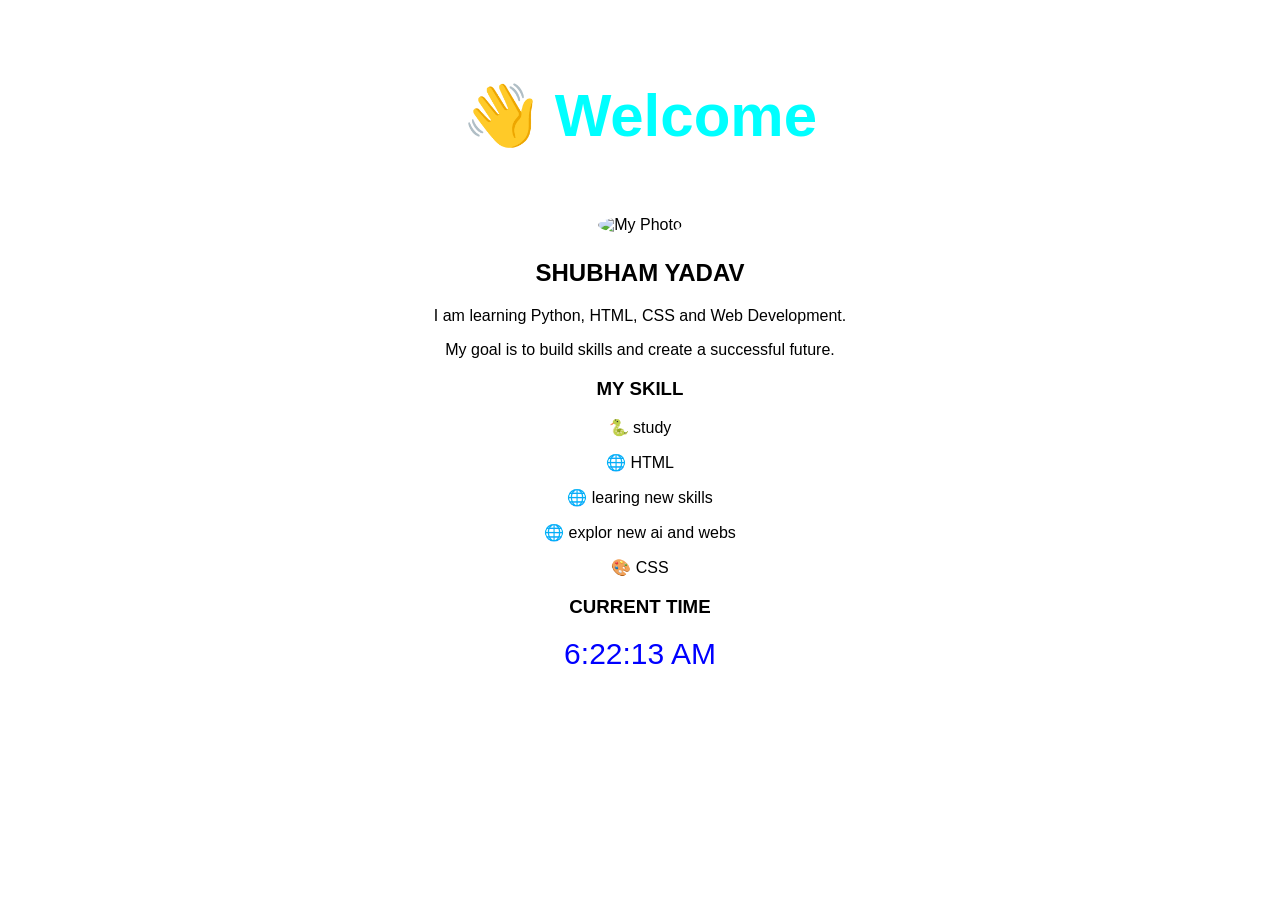
==== index.html @ e44d0bda "Update index.html" ====
<!DOCTYPE html>
<html>
<head>
<title>Shubham's Website</title>

<style>

body{
    margin:0;
    background:linear-pink(135deg,#0f2027,#203a43,#2c5364);
    color:light pink;
    text-align:center;
    font-family:Arial,sans-serif;
}

.container{
    margin-top:80px;
}

h1{
    font-size:60px;
    color:#00ffff;
    animation:zoom 2s infinite;
}

@keyframes zoom{
    50%{
        transform:scale(1.1);
    }
}

img{
    width:220px;
    height:220px;
    border-radius:50%;
    border:5px solid white;
}

.card{
    width:80%;
    max-width:700px;
    margin:auto;
    padding:20px;
    background:rgba(255,255,255,0.1);
    border-radius:20px;
}

button{
    padding:12px 25px;
    font-size:18px;
    border:none;
    border-radius:10px;
    cursor:pointer;
}

#clock{
    font-size:30px;
    color:blue;
}

</style>

</head>

<body>

<div class="container">

<h1>👋 Welcome</h1>

<div class="card">

<img src="myphoto.jpg" alt="My Photo">

<h2>SHUBHAM YADAV</h2>

<p>
I am learning Python, HTML, CSS and Web Development.
</p>

<p>
My goal is to build skills and create a successful future.
</p>

<h3>MY SKILL</h3>

<p>🐍 study </p>
<p>🌐 HTML</p>
    <p>🌐 learing new skills</p>
    <p>🌐 explor new ai and webs</p>
<p>🎨 CSS</p>

<h3>CURRENT TIME</h3>

<div id="clock"></div>

<br>


</div>

</div>

<script>

setInterval(function(){
document.getElementById("clock").innerHTML=
new Date().toLocaleTimeString();
},1000);

</script>

</body>
</html>
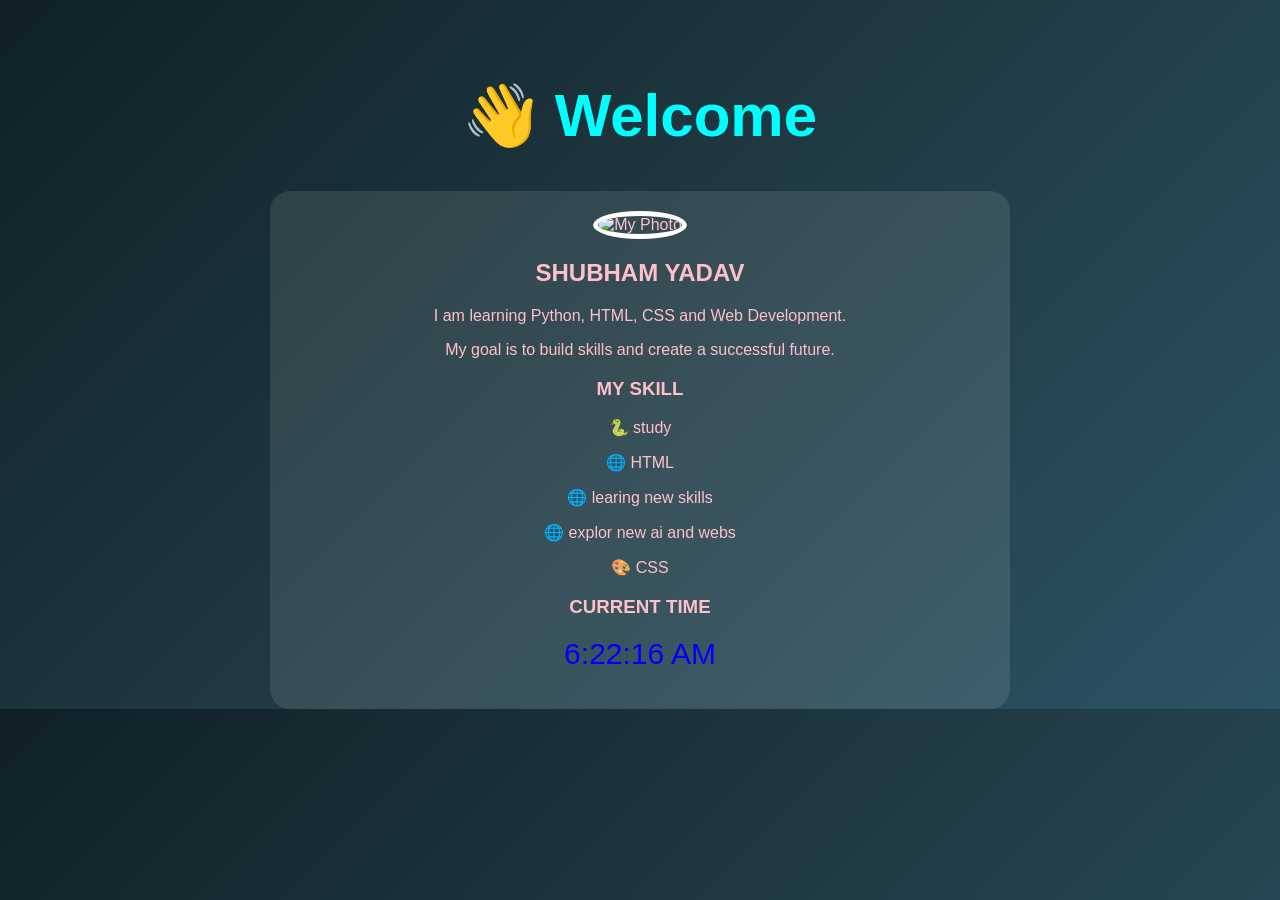
==== commit bca8ff77: "Update index.html" ====
--- a/index.html
+++ b/index.html
@@ -7,8 +7,8 @@
 
 body{
     margin:0;
-    background:linear-pink(135deg,#0f2027,#203a43,#2c5364);
-    color:light pink;
+    background:linear-gradient(135deg,#0f2027,#203a43,#2c5364);
+    color:pink;
     text-align:center;
     font-family:Arial,sans-serif;
 }
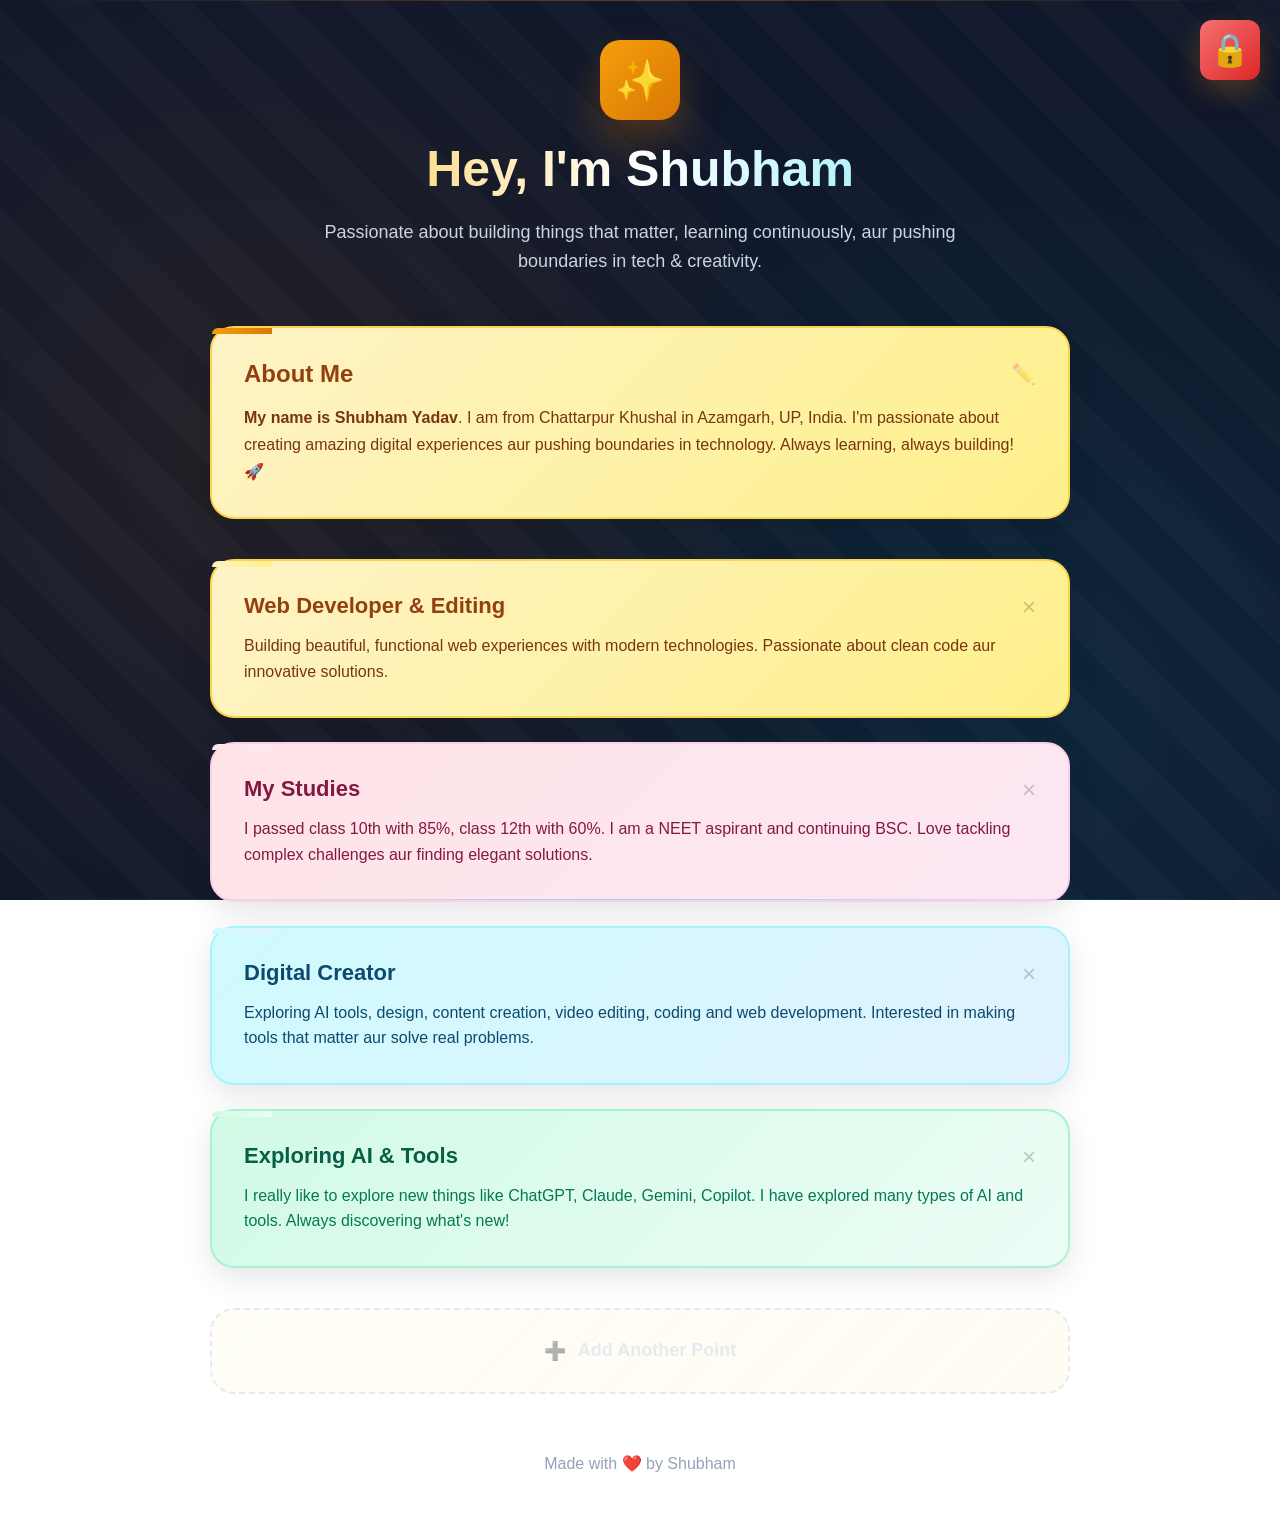
==== commit ab38c0a5: "Add files via upload" ====
--- a/index.html
+++ b/index.html
@@ -1,114 +1,891 @@
 <!DOCTYPE html>
-<html>
+<html lang="en">
 <head>
-<title>Shubham's Website</title>
-
-<style>
-
-body{
-    margin:0;
-    background:linear-gradient(135deg,#0f2027,#203a43,#2c5364);
-    color:pink;
-    text-align:center;
-    font-family:Arial,sans-serif;
-}
-
-.container{
-    margin-top:80px;
-}
-
-h1{
-    font-size:60px;
-    color:#00ffff;
-    animation:zoom 2s infinite;
-}
-
-@keyframes zoom{
-    50%{
-        transform:scale(1.1);
-    }
-}
-
-img{
-    width:220px;
-    height:220px;
-    border-radius:50%;
-    border:5px solid white;
-}
-
-.card{
-    width:80%;
-    max-width:700px;
-    margin:auto;
-    padding:20px;
-    background:rgba(255,255,255,0.1);
-    border-radius:20px;
-}
-
-button{
-    padding:12px 25px;
-    font-size:18px;
-    border:none;
-    border-radius:10px;
-    cursor:pointer;
-}
-
-#clock{
-    font-size:30px;
-    color:blue;
-}
-
-</style>
-
+    <meta charset="UTF-8">
+    <meta name="viewport" content="width=device-width, initial-scale=1.0">
+    <title>Shubham yadav - Portfolio</title>
+    <style>
+        * {
+            margin: 0;
+            padding: 0;
+            box-sizing: border-box;
+        }
+
+        body {
+            font-family: 'Segoe UI', Tahoma, Geneva, Verdana, sans-serif;
+            overflow-x: hidden;
+        }
+
+        .background {
+            position: fixed;
+            top: 0;
+            left: 0;
+            right: 0;
+            bottom: 0;
+            background: linear-gradient(135deg, #0f172a 0%, #0f172a 50%, #0f172a 100%);
+            z-index: -2;
+        }
+
+        .background::before {
+            content: '';
+            position: absolute;
+            top: 0;
+            left: 0;
+            right: 0;
+            bottom: 0;
+            background: 
+                radial-gradient(circle at 20% 50%, rgba(217, 119, 6, 0.1) 0%, transparent 50%),
+                radial-gradient(circle at 80% 80%, rgba(6, 182, 212, 0.1) 0%, transparent 50%);
+            z-index: -1;
+        }
+
+        .background::after {
+            content: '';
+            position: absolute;
+            top: 0;
+            left: 0;
+            right: 0;
+            bottom: 0;
+            background-image: repeating-linear-gradient(45deg, transparent, transparent 35px, rgba(255,255,255,.02) 35px, rgba(255,255,255,.02) 70px);
+            z-index: -1;
+        }
+
+        .border-top { position: fixed; top: 0; left: 0; right: 0; height: 1px; background: linear-gradient(90deg, transparent, #d97706, transparent); opacity: 0.4; z-index: 100; }
+        .border-bottom { position: fixed; bottom: 0; left: 0; right: 0; height: 1px; background: linear-gradient(90deg, transparent, #06b6d4, transparent); opacity: 0.4; z-index: 100; }
+
+        .container {
+            max-width: 900px;
+            margin: 0 auto;
+            padding: 40px 20px;
+            position: relative;
+            z-index: 10;
+            min-height: 100vh;
+        }
+
+        .header {
+            text-align: center;
+            margin-bottom: 50px;
+            animation: fadeIn 0.8s ease-out;
+        }
+
+        .icon-box {
+            width: 80px;
+            height: 80px;
+            background: linear-gradient(135deg, #f59e0b 0%, #d97706 100%);
+            border-radius: 20px;
+            display: flex;
+            align-items: center;
+            justify-content: center;
+            margin: 0 auto 20px;
+            font-size: 40px;
+            box-shadow: 0 20px 40px rgba(217, 119, 6, 0.3);
+        }
+
+        h1 {
+            font-size: 50px;
+            font-weight: bold;
+            background: linear-gradient(90deg, #fbbf24, #ffffff, #67e8f9);
+            -webkit-background-clip: text;
+            -webkit-text-fill-color: transparent;
+            background-clip: text;
+            margin-bottom: 20px;
+        }
+
+        .subtitle {
+            font-size: 18px;
+            color: #cbd5e1;
+            max-width: 700px;
+            margin: 0 auto;
+            line-height: 1.6;
+        }
+
+        /* Lock Icon Button */
+        .lock-icon-btn {
+            position: fixed;
+            top: 20px;
+            right: 20px;
+            width: 60px;
+            height: 60px;
+            background: linear-gradient(135deg, #f59e0b 0%, #d97706 100%);
+            border: none;
+            border-radius: 12px;
+            font-size: 32px;
+            cursor: pointer;
+            box-shadow: 0 10px 30px rgba(217, 119, 6, 0.3);
+            transition: all 0.3s ease;
+            z-index: 999;
+            display: flex;
+            align-items: center;
+            justify-content: center;
+        }
+
+        .lock-icon-btn:hover {
+            transform: scale(1.1);
+            box-shadow: 0 15px 40px rgba(217, 119, 6, 0.4);
+        }
+
+        .lock-icon-btn.locked {
+            background: linear-gradient(135deg, #f87171 0%, #dc2626 100%);
+        }
+
+        /* Modal */
+        .auth-modal {
+            position: fixed;
+            top: 0;
+            left: 0;
+            right: 0;
+            bottom: 0;
+            background: rgba(0, 0, 0, 0.7);
+            display: none;
+            align-items: center;
+            justify-content: center;
+            z-index: 2000;
+            backdrop-filter: blur(3px);
+        }
+
+        .auth-modal.show {
+            display: flex;
+        }
+
+        .modal-content {
+            background: linear-gradient(135deg, #fef3c7 0%, #fef08a 100%);
+            border: 3px solid #fcd34d;
+            border-radius: 24px;
+            padding: 40px;
+            max-width: 400px;
+            width: 90%;
+            box-shadow: 0 20px 60px rgba(0, 0, 0, 0.3);
+            animation: slideUp 0.3s ease-out;
+            text-align: center;
+        }
+
+        .modal-title {
+            font-size: 28px;
+            font-weight: bold;
+            color: #92400e;
+            margin-bottom: 24px;
+            display: flex;
+            align-items: center;
+            justify-content: center;
+            gap: 10px;
+        }
+
+        .modal-icon {
+            font-size: 32px;
+        }
+
+        .modal-subtitle {
+            font-size: 14px;
+            color: #78350f;
+            margin-bottom: 20px;
+        }
+
+        .auth-input {
+            width: 100%;
+            padding: 14px 16px;
+            border: 2px solid #fcd34d;
+            border-radius: 12px;
+            font-size: 16px;
+            color: #92400e;
+            margin-bottom: 20px;
+            font-family: inherit;
+        }
+
+        .auth-input::placeholder {
+            color: #d97706;
+            opacity: 0.6;
+        }
+
+        .auth-input:focus {
+            outline: none;
+            border-color: #f59e0b;
+            background: white;
+            box-shadow: 0 0 0 3px rgba(245, 158, 11, 0.1);
+        }
+
+        .modal-buttons {
+            display: flex;
+            gap: 12px;
+        }
+
+        .auth-button {
+            flex: 1;
+            padding: 12px;
+            background: linear-gradient(135deg, #fbbf24, #f59e0b);
+            border: none;
+            border-radius: 12px;
+            color: white;
+            font-weight: bold;
+            cursor: pointer;
+            transition: all 0.2s;
+            font-size: 16px;
+        }
+
+        .auth-button:hover {
+            background: linear-gradient(135deg, #f59e0b, #d97706);
+            transform: translateY(-2px);
+            box-shadow: 0 10px 20px rgba(217, 119, 6, 0.3);
+        }
+
+        .btn-cancel {
+            background: rgba(0, 0, 0, 0.1) !important;
+            color: #92400e !important;
+            border: 2px solid #fcd34d;
+        }
+
+        .btn-cancel:hover {
+            background: rgba(0, 0, 0, 0.15) !important;
+        }
+
+        /* Intro Box */
+        .intro-box {
+            position: relative;
+            border-radius: 24px;
+            padding: 32px;
+            margin-bottom: 40px;
+            border: 2px solid #fcd34d;
+            background: linear-gradient(135deg, #fef3c7 0%, #fef08a 100%);
+            box-shadow: 0 10px 30px rgba(0,0,0,0.1);
+            animation: slideUp 0.6s ease-out;
+        }
+
+        .intro-box::before {
+            content: '';
+            position: absolute;
+            top: 0;
+            left: 0;
+            height: 6px;
+            width: 60px;
+            border-radius: 24px 0 0 0;
+            background: linear-gradient(90deg, #f59e0b, #d97706);
+        }
+
+        .intro-header {
+            display: flex;
+            justify-content: space-between;
+            align-items: center;
+            margin-bottom: 16px;
+        }
+
+        .intro-title {
+            font-size: 24px;
+            font-weight: bold;
+            color: #92400e;
+            margin: 0;
+        }
+
+        .edit-btn {
+            background: none;
+            border: none;
+            font-size: 20px;
+            cursor: pointer;
+            opacity: 0.6;
+            transition: all 0.2s;
+        }
+
+        .edit-btn:hover {
+            opacity: 1;
+            transform: scale(1.1);
+        }
+
+        .edit-btn.disabled {
+            opacity: 0.3;
+            cursor: not-allowed;
+        }
+
+        .intro-text {
+            font-size: 16px;
+            line-height: 1.7;
+            color: #78350f;
+            margin: 0;
+        }
+
+        .intro-form {
+            display: none;
+            margin-top: 16px;
+        }
+
+        .intro-form.show {
+            display: block;
+        }
+
+        .intro-form textarea {
+            width: 100%;
+            padding: 12px 16px;
+            border: 2px solid #fcd34d;
+            border-radius: 12px;
+            font-size: 16px;
+            font-family: inherit;
+            background: rgba(255, 255, 255, 0.8);
+            color: #92400e;
+            resize: vertical;
+            min-height: 100px;
+            margin-bottom: 12px;
+        }
+
+        /* Points Grid */
+        .points-grid {
+            display: grid;
+            gap: 24px;
+            margin-bottom: 40px;
+        }
+
+        .point-card {
+            position: relative;
+            border-radius: 24px;
+            padding: 32px;
+            transition: all 0.3s ease;
+            border: 2px solid;
+            animation: slideUp 0.6s ease-out forwards;
+            opacity: 0;
+            box-shadow: 0 10px 30px rgba(0,0,0,0.1);
+        }
+
+        .point-card.amber { border-color: #fcd34d; background: linear-gradient(135deg, #fef3c7 0%, #fef08a 100%); }
+        .point-card.rose { border-color: #fbcfe8; background: linear-gradient(135deg, #ffe4e6 0%, #fce7f3 100%); }
+        .point-card.cyan { border-color: #a5f3fc; background: linear-gradient(135deg, #cffafe 0%, #e0f2fe 100%); }
+        .point-card.emerald { border-color: #a7f3d0; background: linear-gradient(135deg, #d1fae5 0%, #ecfdf5 100%); }
+
+        .point-card:nth-child(1) { animation-delay: 0.1s; }
+        .point-card:nth-child(2) { animation-delay: 0.2s; }
+        .point-card:nth-child(3) { animation-delay: 0.3s; }
+        .point-card:nth-child(4) { animation-delay: 0.4s; }
+
+        .point-card::before {
+            content: '';
+            position: absolute;
+            top: 0;
+            left: 0;
+            height: 6px;
+            width: 60px;
+            border-radius: 24px 0 0 0;
+            background: inherit;
+        }
+
+        .point-card:hover {
+            transform: translateY(-5px);
+            box-shadow: 0 20px 50px rgba(0,0,0,0.15);
+        }
+
+        .point-card.amber .title { color: #92400e; }
+        .point-card.rose .title { color: #831843; }
+        .point-card.cyan .title { color: #0c4a6e; }
+        .point-card.emerald .title { color: #065f46; }
+
+        .point-card.amber .description { color: #78350f; }
+        .point-card.rose .description { color: #831843; }
+        .point-card.cyan .description { color: #0c4a6e; }
+        .point-card.emerald .description { color: #047857; }
+
+        .point-header {
+            display: flex;
+            justify-content: space-between;
+            align-items: start;
+            margin-bottom: 12px;
+        }
+
+        .title {
+            font-size: 22px;
+            font-weight: bold;
+            margin: 0;
+            flex: 1;
+        }
+
+        .delete-btn {
+            background: none;
+            border: none;
+            color: inherit;
+            font-size: 24px;
+            cursor: pointer;
+            padding: 0;
+            opacity: 0.4;
+            transition: all 0.2s;
+        }
+
+        .delete-btn:hover {
+            opacity: 1;
+            color: #dc2626;
+            transform: scale(1.2);
+        }
+
+        .delete-btn.disabled {
+            opacity: 0.2;
+            cursor: not-allowed;
+        }
+
+        .description {
+            font-size: 16px;
+            line-height: 1.6;
+            margin: 0;
+        }
+
+        .add-button {
+            width: 100%;
+            padding: 30px;
+            border: 2px dashed #fcd34d;
+            border-radius: 24px;
+            background: linear-gradient(135deg, rgba(254, 243, 199, 0.3), rgba(254, 224, 138, 0.2));
+            cursor: pointer;
+            transition: all 0.3s ease;
+            font-size: 18px;
+            font-weight: 600;
+            color: #92400e;
+            display: flex;
+            align-items: center;
+            justify-content: center;
+            gap: 12px;
+            margin-bottom: 40px;
+        }
+
+        .add-button:hover {
+            background: linear-gradient(135deg, rgba(254, 243, 199, 0.5), rgba(254, 224, 138, 0.4));
+            border-color: #f59e0b;
+            box-shadow: 0 10px 30px rgba(217, 119, 6, 0.2);
+        }
+
+        .add-button.disabled {
+            opacity: 0.5;
+            cursor: not-allowed;
+            border-color: #cbd5e1;
+            color: #cbd5e1;
+        }
+
+        .add-button.disabled:hover {
+            background: linear-gradient(135deg, rgba(254, 243, 199, 0.3), rgba(254, 224, 138, 0.2));
+            box-shadow: none;
+        }
+
+        .form-container {
+            position: relative;
+            background: linear-gradient(135deg, #fef3c7 0%, #fef08a 100%);
+            border: 2px solid #fcd34d;
+            border-radius: 24px;
+            padding: 32px;
+            animation: slideUp 0.6s ease-out;
+            box-shadow: 0 10px 30px rgba(0,0,0,0.1);
+            margin-bottom: 40px;
+            display: none;
+        }
+
+        .form-container.show {
+            display: block;
+        }
+
+        .form-container::before {
+            content: '';
+            position: absolute;
+            top: 0;
+            left: 0;
+            height: 6px;
+            width: 60px;
+            border-radius: 24px 0 0 0;
+            background: linear-gradient(90deg, #f59e0b, #d97706);
+        }
+
+        .form-group {
+            margin-bottom: 20px;
+        }
+
+        .form-group label {
+            display: block;
+            margin-bottom: 8px;
+            font-weight: 600;
+            color: #92400e;
+        }
+
+        input, textarea {
+            width: 100%;
+            padding: 12px 16px;
+            border: 2px solid #fcd34d;
+            border-radius: 12px;
+            font-size: 16px;
+            font-family: inherit;
+            background: rgba(255, 255, 255, 0.8);
+            color: #92400e;
+            transition: all 0.2s;
+        }
+
+        input:focus, textarea:focus {
+            outline: none;
+            border-color: #f59e0b;
+            background: white;
+            box-shadow: 0 0 0 3px rgba(245, 158, 11, 0.1);
+        }
+
+        textarea {
+            resize: vertical;
+            min-height: 100px;
+        }
+
+        .form-buttons {
+            display: flex;
+            gap: 12px;
+            margin-top: 24px;
+        }
+
+        .form-buttons button {
+            flex: 1;
+            padding: 14px 20px;
+            border: none;
+            border-radius: 12px;
+            font-size: 16px;
+            font-weight: 600;
+            cursor: pointer;
+            transition: all 0.2s;
+        }
+
+        .btn-submit {
+            background: linear-gradient(135deg, #fbbf24, #f59e0b);
+            color: white;
+            box-shadow: 0 10px 20px rgba(217, 119, 6, 0.3);
+        }
+
+        .btn-submit:hover {
+            background: linear-gradient(135deg, #f59e0b, #d97706);
+        }
+
+        .btn-cancel {
+            background: rgba(255, 255, 255, 0.6);
+            color: #92400e;
+            border: 2px solid #fcd34d;
+        }
+
+        .btn-cancel:hover {
+            background: rgba(255, 255, 255, 0.9);
+        }
+
+        .footer {
+            text-align: center;
+            margin-top: 60px;
+            animation: fadeIn 0.8s ease-out 0.8s both;
+        }
+
+        .footer p {
+            color: #94a3b8;
+            margin-bottom: 20px;
+            font-size: 16px;
+        }
+
+        .footer-buttons {
+            display: flex;
+            gap: 16px;
+            justify-content: center;
+            flex-wrap: wrap;
+        }
+
+        .footer-buttons a, .footer-buttons button {
+            padding: 12px 28px;
+            border-radius: 12px;
+            text-decoration: none;
+            font-weight: 600;
+            border: none;
+            cursor: pointer;
+            transition: all 0.2s;
+        }
+
+        .btn-primary {
+            background: linear-gradient(135deg, #f59e0b, #d97706);
+            color: white;
+            box-shadow: 0 10px 20px rgba(217, 119, 6, 0.3);
+        }
+
+        .btn-primary:hover {
+            transform: translateY(-2px);
+        }
+
+        @keyframes fadeIn {
+            from { opacity: 0; transform: translateY(20px); }
+            to { opacity: 1; transform: translateY(0); }
+        }
+
+        @keyframes slideUp {
+            from { opacity: 0; transform: translateY(30px); }
+            to { opacity: 1; transform: translateY(0); }
+        }
+
+        @media (max-width: 768px) {
+            h1 { font-size: 36px; }
+            .auth-panel { position: static; max-width: 100%; margin-bottom: 20px; }
+            .point-card { padding: 24px; }
+            .title { font-size: 18px; }
+            .description { font-size: 14px; }
+            .footer-buttons { flex-direction: column; }
+            .footer-buttons a, .footer-buttons button { width: 100%; }
+        }
+
+        ::-webkit-scrollbar {
+            width: 8px;
+        }
+        ::-webkit-scrollbar-track {
+            background: transparent;
+        }
+        ::-webkit-scrollbar-thumb {
+            background: rgba(217, 119, 6, 0.5);
+            border-radius: 10px;
+        }
+    </style>
 </head>
-
 <body>
-
-<div class="container">
-
-<h1>👋 Welcome</h1>
-
-<div class="card">
-
-<img src="myphoto.jpg" alt="My Photo">
-
-<h2>SHUBHAM YADAV</h2>
-
-<p>
-I am learning Python, HTML, CSS and Web Development.
-</p>
-
-<p>
-My goal is to build skills and create a successful future.
-</p>
-
-<h3>MY SKILL</h3>
-
-<p>🐍 study </p>
-<p>🌐 HTML</p>
-    <p>🌐 learing new skills</p>
-    <p>🌐 explor new ai and webs</p>
-<p>🎨 CSS</p>
-
-<h3>CURRENT TIME</h3>
-
-<div id="clock"></div>
-
-<br>
-
-
-</div>
-
-</div>
-
-<script>
-
-setInterval(function(){
-document.getElementById("clock").innerHTML=
-new Date().toLocaleTimeString();
-},1000);
-
-</script>
-
+    <div class="background"></div>
+    <div class="border-top"></div>
+    <div class="border-bottom"></div>
+
+    <!-- Lock Icon Button -->
+    <button class="lock-icon-btn locked" id="lockBtn" onclick="openAuthModal()" title="Click to unlock">
+        🔒
+    </button>
+
+    <!-- Auth Modal -->
+    <div class="auth-modal" id="authModal">
+        <div class="modal-content">
+            <div class="modal-title">
+                <span class="modal-icon" id="modalIcon">🔒</span>
+                <span id="modalTitle">Unlock Edit Mode</span>
+            </div>
+            <p class="modal-subtitle">Password enter kar aur Ok click kar</p>
+            <input 
+                type="password" 
+                class="auth-input" 
+                id="passwordInput" 
+                placeholder="Enter your password" 
+                onkeypress="if(event.key==='Enter') unlockEdit()"
+            />
+            <div class="modal-buttons">
+                <button class="auth-button" onclick="unlockEdit()">Ok</button>
+                <button class="auth-button btn-cancel" onclick="closeAuthModal()">Cancel</button>
+            </div>
+        </div>
+    </div>
+
+    <div class="container">
+        <!-- Header -->
+        <div class="header">
+            <div class="icon-box">✨</div>
+            <h1>Hey, I'm Shubham</h1>
+            <p class="subtitle">Passionate about building things that matter, learning continuously, aur pushing boundaries in tech & creativity.</p>
+        </div>
+
+        <!-- Personal Intro Box -->
+        <div class="intro-box" id="introBox">
+            <div class="intro-header">
+                <h2 class="intro-title">About Me</h2>
+                <button class="edit-btn disabled" id="editIntroBtn" onclick="toggleEditIntro()" title="Edit">✏️</button>
+            </div>
+            <p class="intro-text" id="introText"><strong>My name is Shubham Yadav</strong>. I am from Chattarpur Khushal in Azamgarh, UP, India. I'm passionate about creating amazing digital experiences aur pushing boundaries in technology. Always learning, always building! 🚀</p>
+            
+            <div class="intro-form" id="introForm">
+                <textarea id="introInput" placeholder="Write your intro..."></textarea>
+                <div class="form-buttons">
+                    <button class="btn-submit" onclick="saveIntro()">Save</button>
+                    <button class="btn-cancel" onclick="toggleEditIntro()">Cancel</button>
+                </div>
+            </div>
+        </div>
+
+        <!-- Points Grid -->
+        <div class="points-grid" id="pointsGrid"></div>
+
+        <!-- Add Section -->
+        <button class="add-button disabled" id="addButton" onclick="toggleForm()" title="Unlock to add">
+            <span>➕</span>
+            <span>Add Another Point</span>
+        </button>
+
+        <div class="form-container" id="formContainer">
+            <div class="form-group">
+                <label>Point Title</label>
+                <input type="text" id="titleInput" placeholder="e.g., 'My Skill'" />
+            </div>
+            <div class="form-group">
+                <label>Description</label>
+                <textarea id="descriptionInput" placeholder="e.g., 'I love building...'" ></textarea>
+            </div>
+            <div class="form-buttons">
+                <button class="btn-submit" onclick="addPoint()">Add Point</button>
+                <button class="btn-cancel" onclick="toggleForm()">Cancel</button>
+            </div>
+        </div>
+
+        <!-- Footer -->
+        <div class="footer">
+            <p>Made with ❤️ by Shubham</p>
+        </div>
+    </div>
+
+    <script>
+        // ⚠️ CHANGE THIS PASSWORD TO YOUR OWN PASSWORD
+        const CORRECT_PASSWORD = "shubham123";
+
+        let isUnlocked = false;
+
+        const initialPoints = [
+            {
+                id: 1,
+                title: "Web Developer & Editing",
+                description: "Building beautiful, functional web experiences with modern technologies. Passionate about clean code aur innovative solutions."
+            },
+            {
+                id: 2,
+                title: "My Studies",
+                description: "I passed class 10th with 85%, class 12th with 60%. I am a NEET aspirant and continuing BSC. Love tackling complex challenges aur finding elegant solutions."
+            },
+            {
+                id: 3,
+                title: "Digital Creator",
+                description: "Exploring AI tools, design, content creation, video editing, coding and web development. Interested in making tools that matter aur solve real problems."
+            },
+            {
+                id: 4,
+                title: "Exploring AI & Tools",
+                description: "I really like to explore new things like ChatGPT, Claude, Gemini, Copilot. I have explored many types of AI and tools. Always discovering what's new!"
+            }
+        ];
+
+        const colors = ['amber', 'rose', 'cyan', 'emerald'];
+        let points = [...initialPoints];
+        let nextId = 5;
+
+        function openAuthModal() {
+            document.getElementById('authModal').classList.add('show');
+            document.getElementById('passwordInput').focus();
+        }
+
+        function closeAuthModal() {
+            document.getElementById('authModal').classList.remove('show');
+            document.getElementById('passwordInput').value = '';
+        }
+
+        function unlockEdit() {
+            const password = document.getElementById('passwordInput').value;
+            
+            if (password === CORRECT_PASSWORD) {
+                isUnlocked = true;
+                updateAuthUI();
+                closeAuthModal();
+                alert('✅ Unlocked! Aap ab edit kar sakte ho!');
+            } else {
+                alert('❌ Wrong password!');
+                document.getElementById('passwordInput').value = '';
+            }
+        }
+
+        function updateAuthUI() {
+            const lockBtn = document.getElementById('lockBtn');
+            const editBtn = document.getElementById('editIntroBtn');
+            const addBtn = document.getElementById('addButton');
+            const deleteButtons = document.querySelectorAll('.delete-btn');
+
+            if (isUnlocked) {
+                lockBtn.classList.remove('locked');
+                lockBtn.textContent = '🔓';
+                lockBtn.title = 'Unlocked - You can edit now';
+                editBtn.classList.remove('disabled');
+                addBtn.classList.remove('disabled');
+                deleteButtons.forEach(btn => btn.classList.remove('disabled'));
+            }
+        }
+
+        function toggleEditIntro() {
+            if (!isUnlocked) {
+                alert('🔒 Pehle password unlock kar!');
+                return;
+            }
+            
+            const form = document.getElementById('introForm');
+            form.classList.toggle('show');
+            
+            if (form.classList.contains('show')) {
+                document.getElementById('introInput').value = document.getElementById('introText').textContent;
+                document.getElementById('introInput').focus();
+            }
+        }
+
+        function saveIntro() {
+            const newIntro = document.getElementById('introInput').value.trim();
+            
+            if (!newIntro) {
+                alert('Please write something!');
+                return;
+            }
+            
+            document.getElementById('introText').textContent = newIntro;
+            document.getElementById('introForm').classList.remove('show');
+        }
+
+        function renderPoints() {
+            const grid = document.getElementById('pointsGrid');
+            grid.innerHTML = '';
+
+            points.forEach((point, index) => {
+                const color = colors[index % colors.length];
+                const card = document.createElement('div');
+                card.className = 'point-card ' + color;
+                card.innerHTML = `
+                    <div class="point-header">
+                        <h3 class="title">${point.title}</h3>
+                        <button class="delete-btn ${isUnlocked ? '' : 'disabled'}" onclick="deletePoint(${point.id})" title="Remove">×</button>
+                    </div>
+                    <p class="description">${point.description}</p>
+                `;
+                grid.appendChild(card);
+            });
+        }
+
+        function toggleForm() {
+            if (!isUnlocked) {
+                alert('🔒 Pehle password unlock kar!');
+                return;
+            }
+
+            const form = document.getElementById('formContainer');
+            form.classList.toggle('show');
+            
+            if (form.classList.contains('show')) {
+                document.getElementById('titleInput').focus();
+            } else {
+                document.getElementById('titleInput').value = '';
+                document.getElementById('descriptionInput').value = '';
+            }
+        }
+
+        function addPoint() {
+            if (!isUnlocked) {
+                alert('🔒 Pehle password unlock kar!');
+                return;
+            }
+
+            const title = document.getElementById('titleInput').value.trim();
+            const description = document.getElementById('descriptionInput').value.trim();
+
+            if (!title || !description) {
+                alert('Please fill in both title and description!');
+                return;
+            }
+
+            points.push({
+                id: nextId++,
+                title: title,
+                description: description
+            });
+
+            renderPoints();
+            toggleForm();
+        }
+
+        function deletePoint(id) {
+            if (!isUnlocked) {
+                alert('🔒 Pehle password unlock kar!');
+                return;
+            }
+
+            if (confirm('Remove this point?')) {
+                points = points.filter(p => p.id !== id);
+                renderPoints();
+            }
+        }
+
+        // Initialize
+        renderPoints();
+    </script>
 </body>
-</html>
+</html>
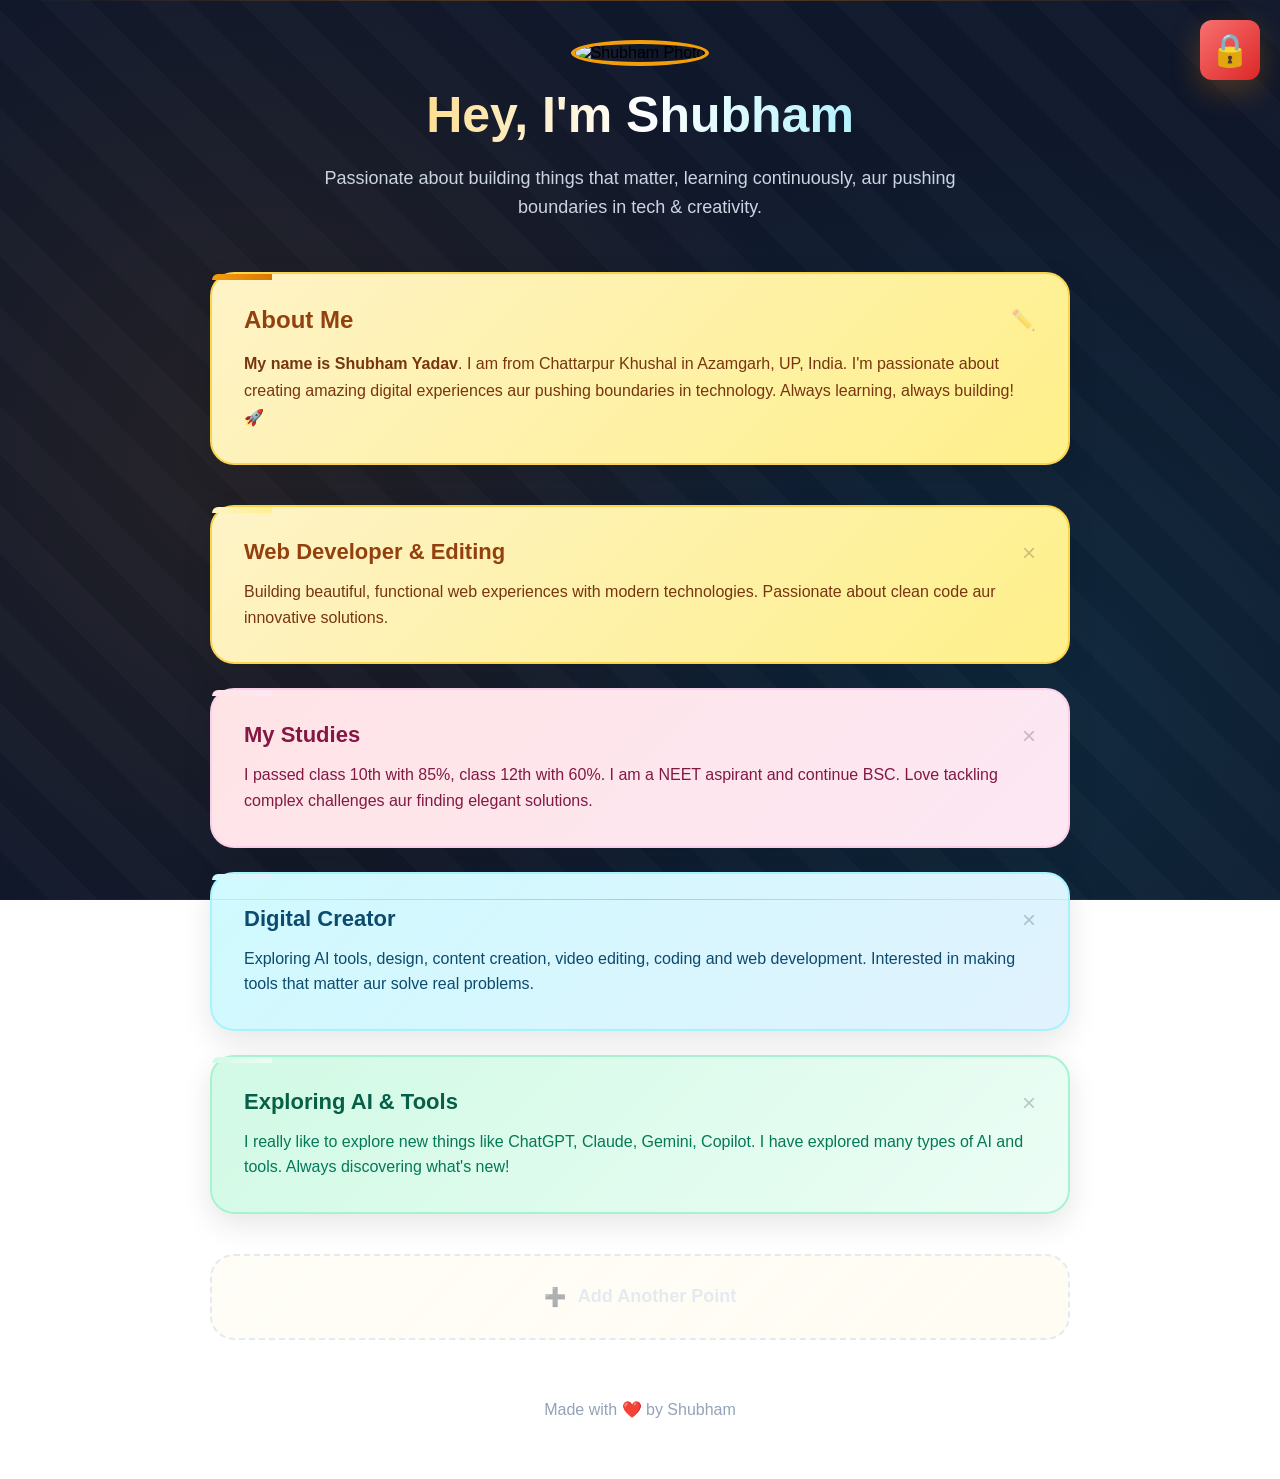
==== commit 63507fee: "Update index.html" ====
--- a/index.html
+++ b/index.html
@@ -660,7 +660,8 @@
     <div class="container">
         <!-- Header -->
         <div class="header">
-            <div class="icon-box">✨</div>
+           <img src="myphoto.jpg" alt="Shubham Photo" width="180"
+            style="border-radius:50%; border:4px solid #f59e0b; margin-bottom:20px;">
             <h1>Hey, I'm Shubham</h1>
             <p class="subtitle">Passionate about building things that matter, learning continuously, aur pushing boundaries in tech & creativity.</p>
         </div>
@@ -727,7 +728,7 @@
             {
                 id: 2,
                 title: "My Studies",
-                description: "I passed class 10th with 85%, class 12th with 60%. I am a NEET aspirant and continuing BSC. Love tackling complex challenges aur finding elegant solutions."
+                description: "I passed class 10th with 85%, class 12th with 60%. I am a NEET aspirant and continue BSC. Love tackling complex challenges aur finding elegant solutions."
             },
             {
                 id: 3,
@@ -888,4 +889,4 @@
         renderPoints();
     </script>
 </body>
-</html>+</html>
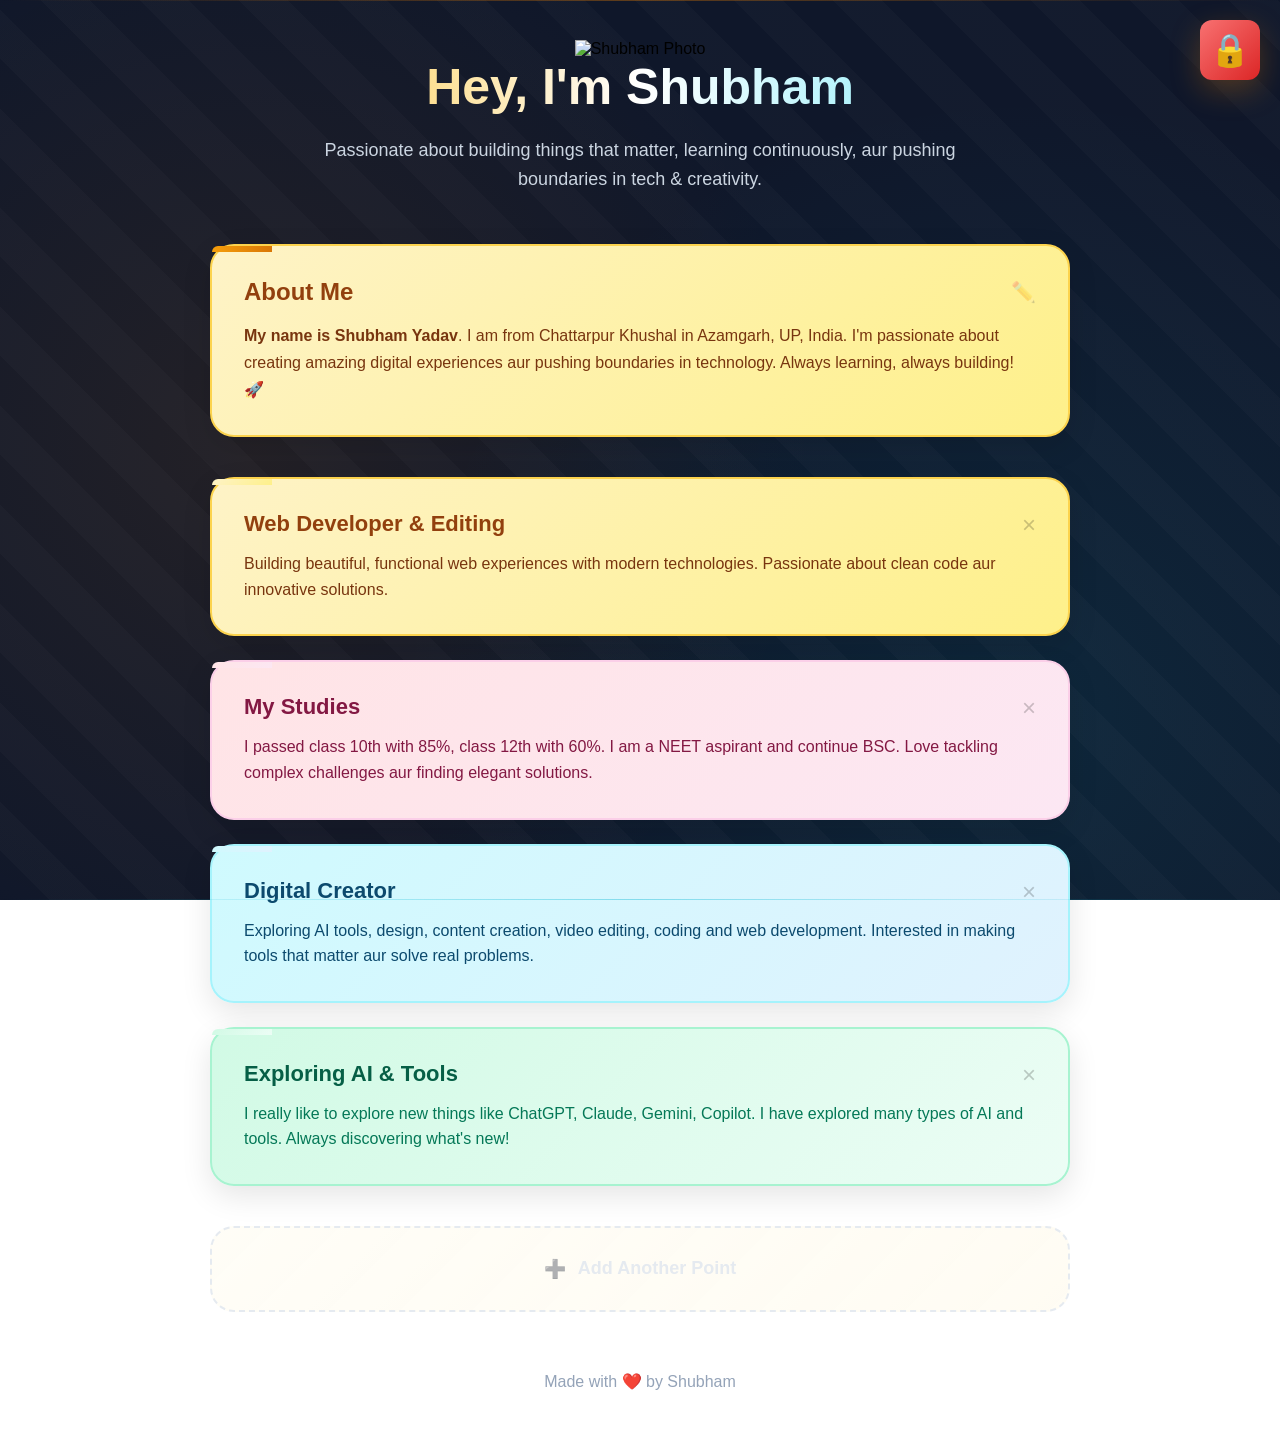
==== commit cd510753: "Update index.html" ====
--- a/index.html
+++ b/index.html
@@ -660,8 +660,9 @@
     <div class="container">
         <!-- Header -->
         <div class="header">
-           <img src="myphoto.jpg" alt="Shubham Photo" width="180"
-            style="border-radius:50%; border:4px solid #f59e0b; margin-bottom:20px;">
+
+            <img src="myphoto.jpg" alt="Shubham Photo" width="180">
+            <style="border-radius:50%; border:4px solid #f59e0b; box-shadow:0 0 20px rgba(245,158,11,0.5);">
             <h1>Hey, I'm Shubham</h1>
             <p class="subtitle">Passionate about building things that matter, learning continuously, aur pushing boundaries in tech & creativity.</p>
         </div>
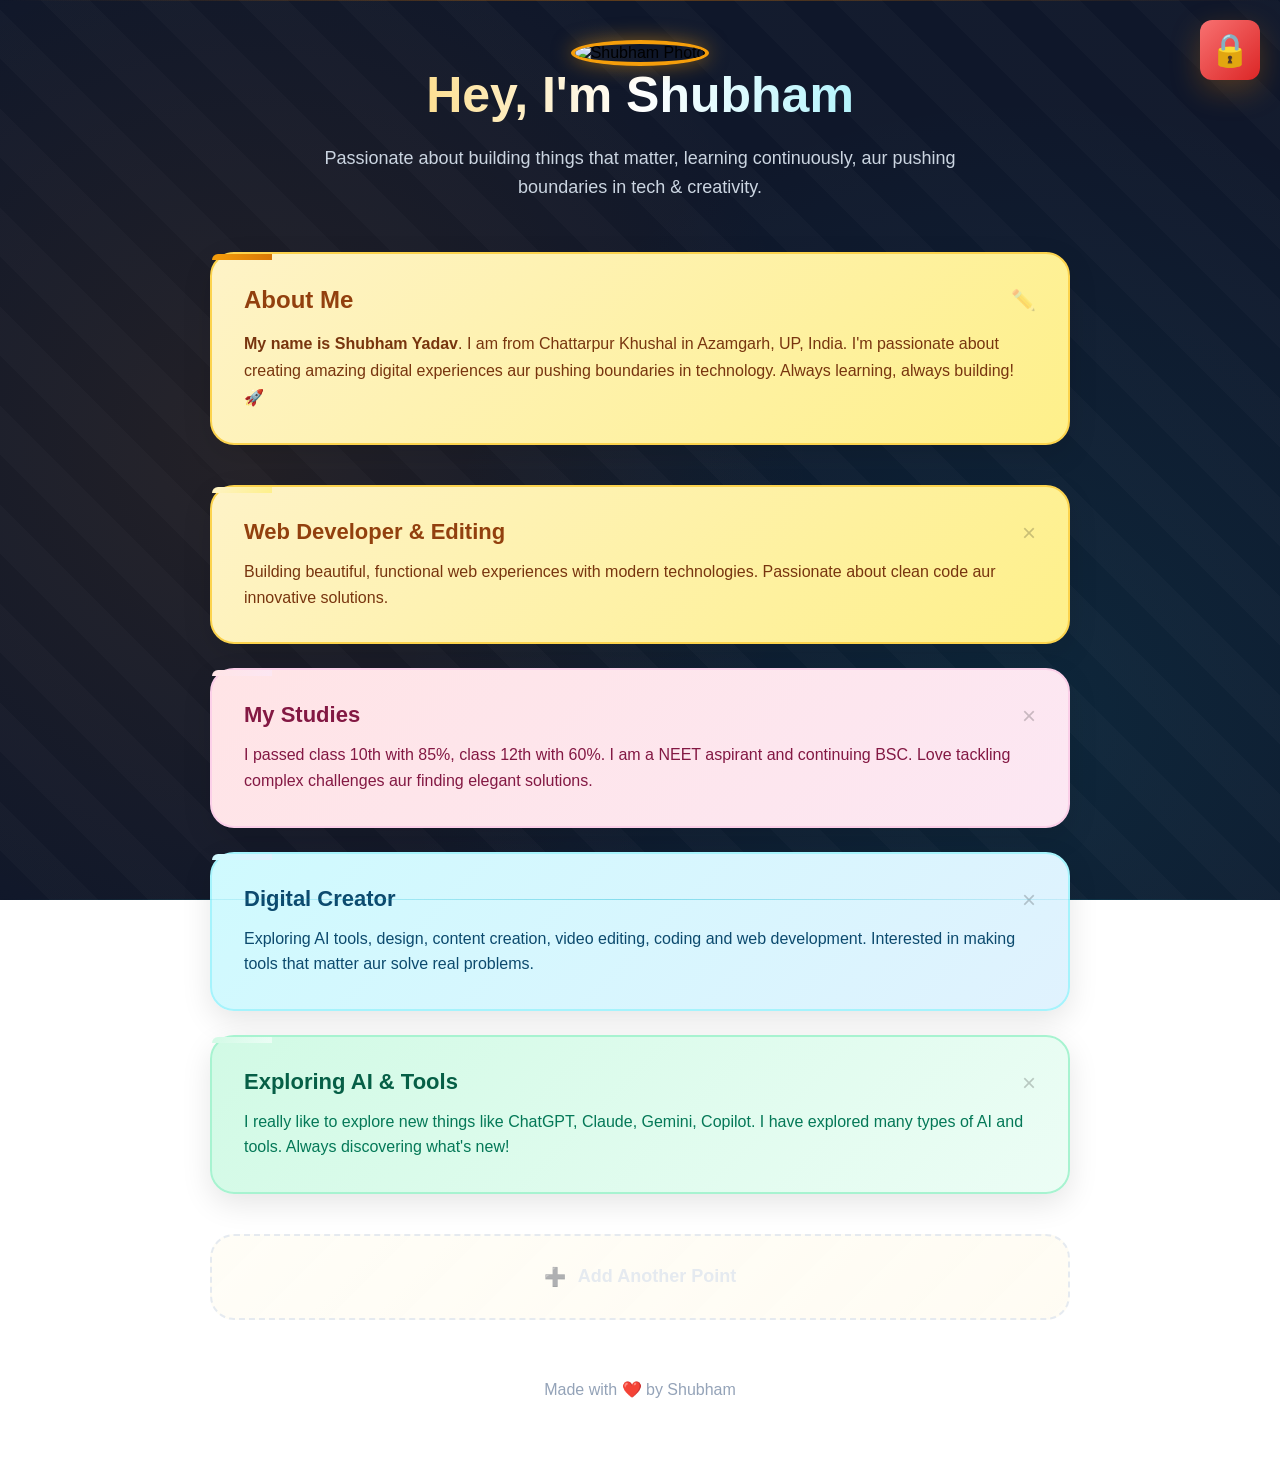
==== commit e34b6f47: "Add files via upload" ====
--- a/index.html
+++ b/index.html
@@ -660,9 +660,8 @@
     <div class="container">
         <!-- Header -->
         <div class="header">
-
-            <img src="myphoto.jpg" alt="Shubham Photo" width="180">
-            <style="border-radius:50%; border:4px solid #f59e0b; box-shadow:0 0 20px rgba(245,158,11,0.5);">
+            <img src="myphoto.jpg" alt="Shubham Photo" width="180"
+            style="border-radius:50%; border:4px solid #f59e0b; box-shadow:0 0 20px rgba(245,158,11,0.5);">
             <h1>Hey, I'm Shubham</h1>
             <p class="subtitle">Passionate about building things that matter, learning continuously, aur pushing boundaries in tech & creativity.</p>
         </div>
@@ -729,7 +728,7 @@
             {
                 id: 2,
                 title: "My Studies",
-                description: "I passed class 10th with 85%, class 12th with 60%. I am a NEET aspirant and continue BSC. Love tackling complex challenges aur finding elegant solutions."
+                description: "I passed class 10th with 85%, class 12th with 60%. I am a NEET aspirant and continuing BSC. Love tackling complex challenges aur finding elegant solutions."
             },
             {
                 id: 3,
@@ -890,4 +889,4 @@
         renderPoints();
     </script>
 </body>
-</html>
+</html>
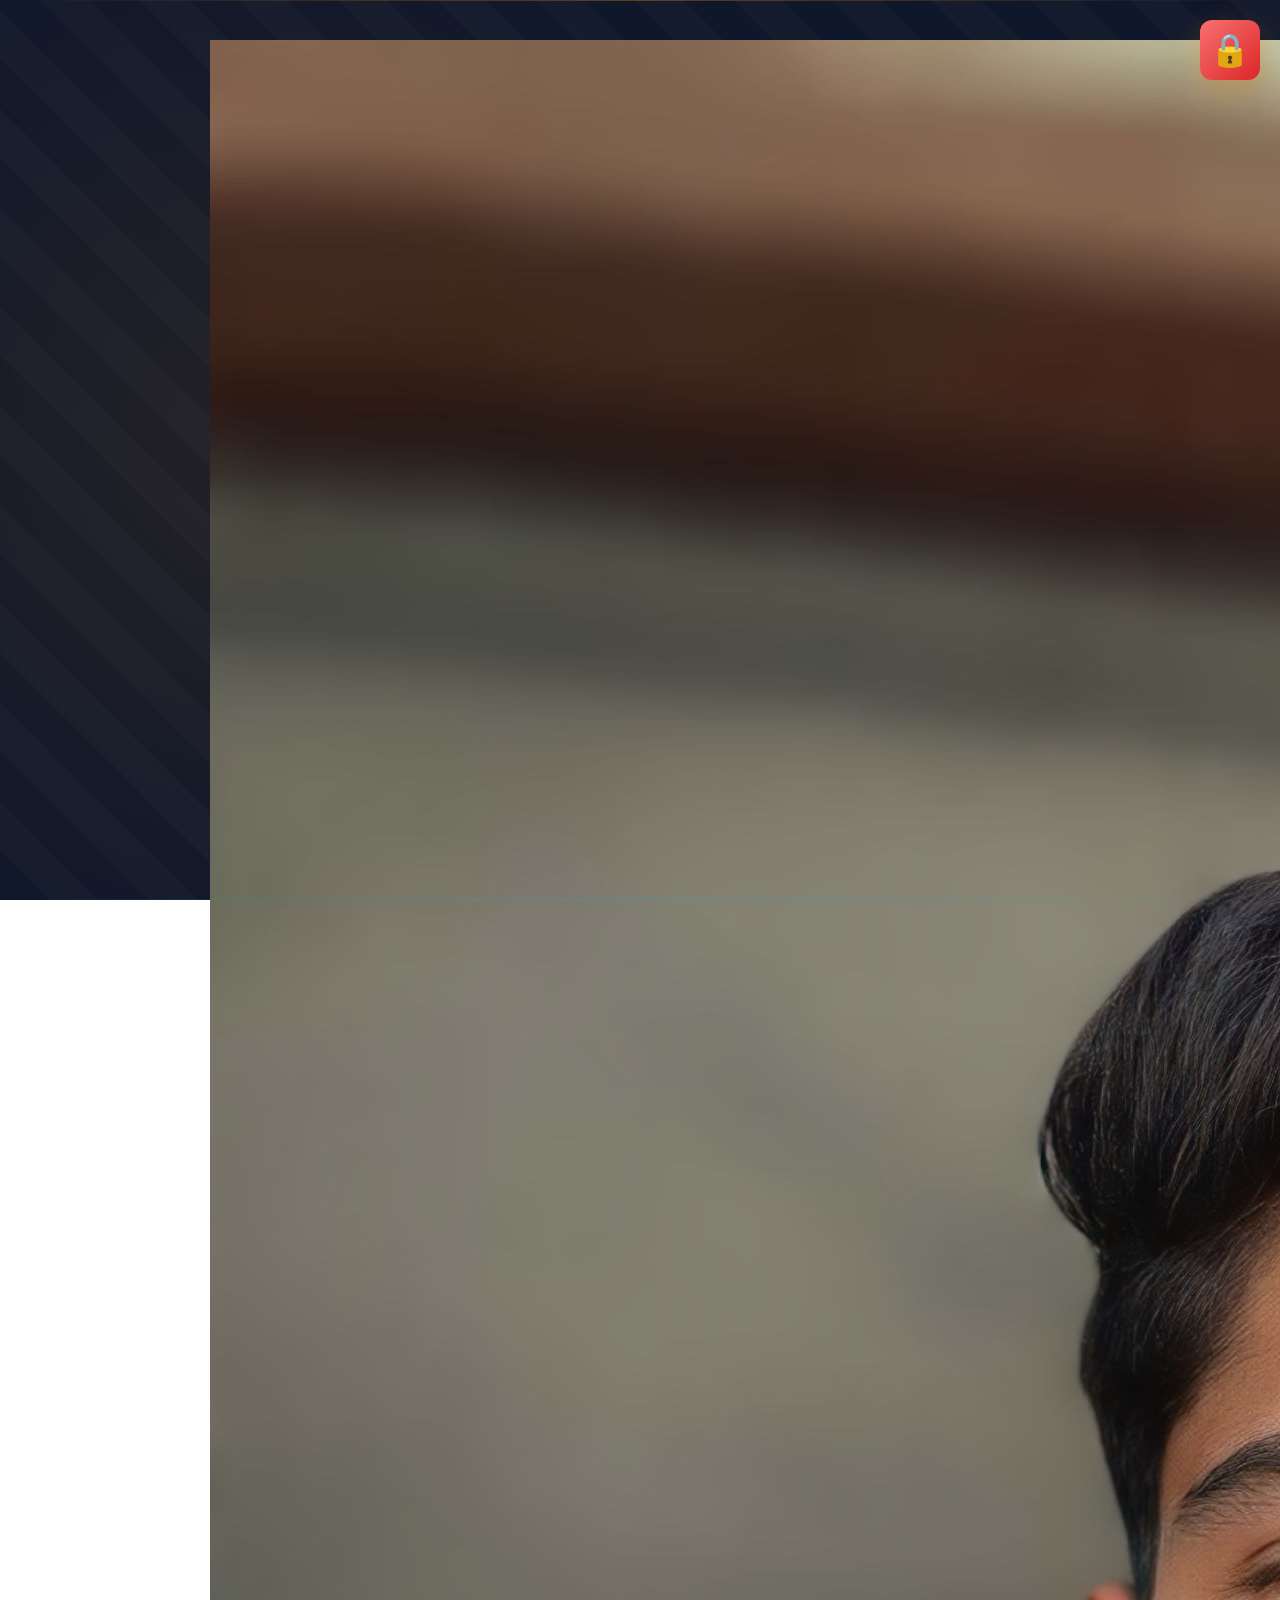
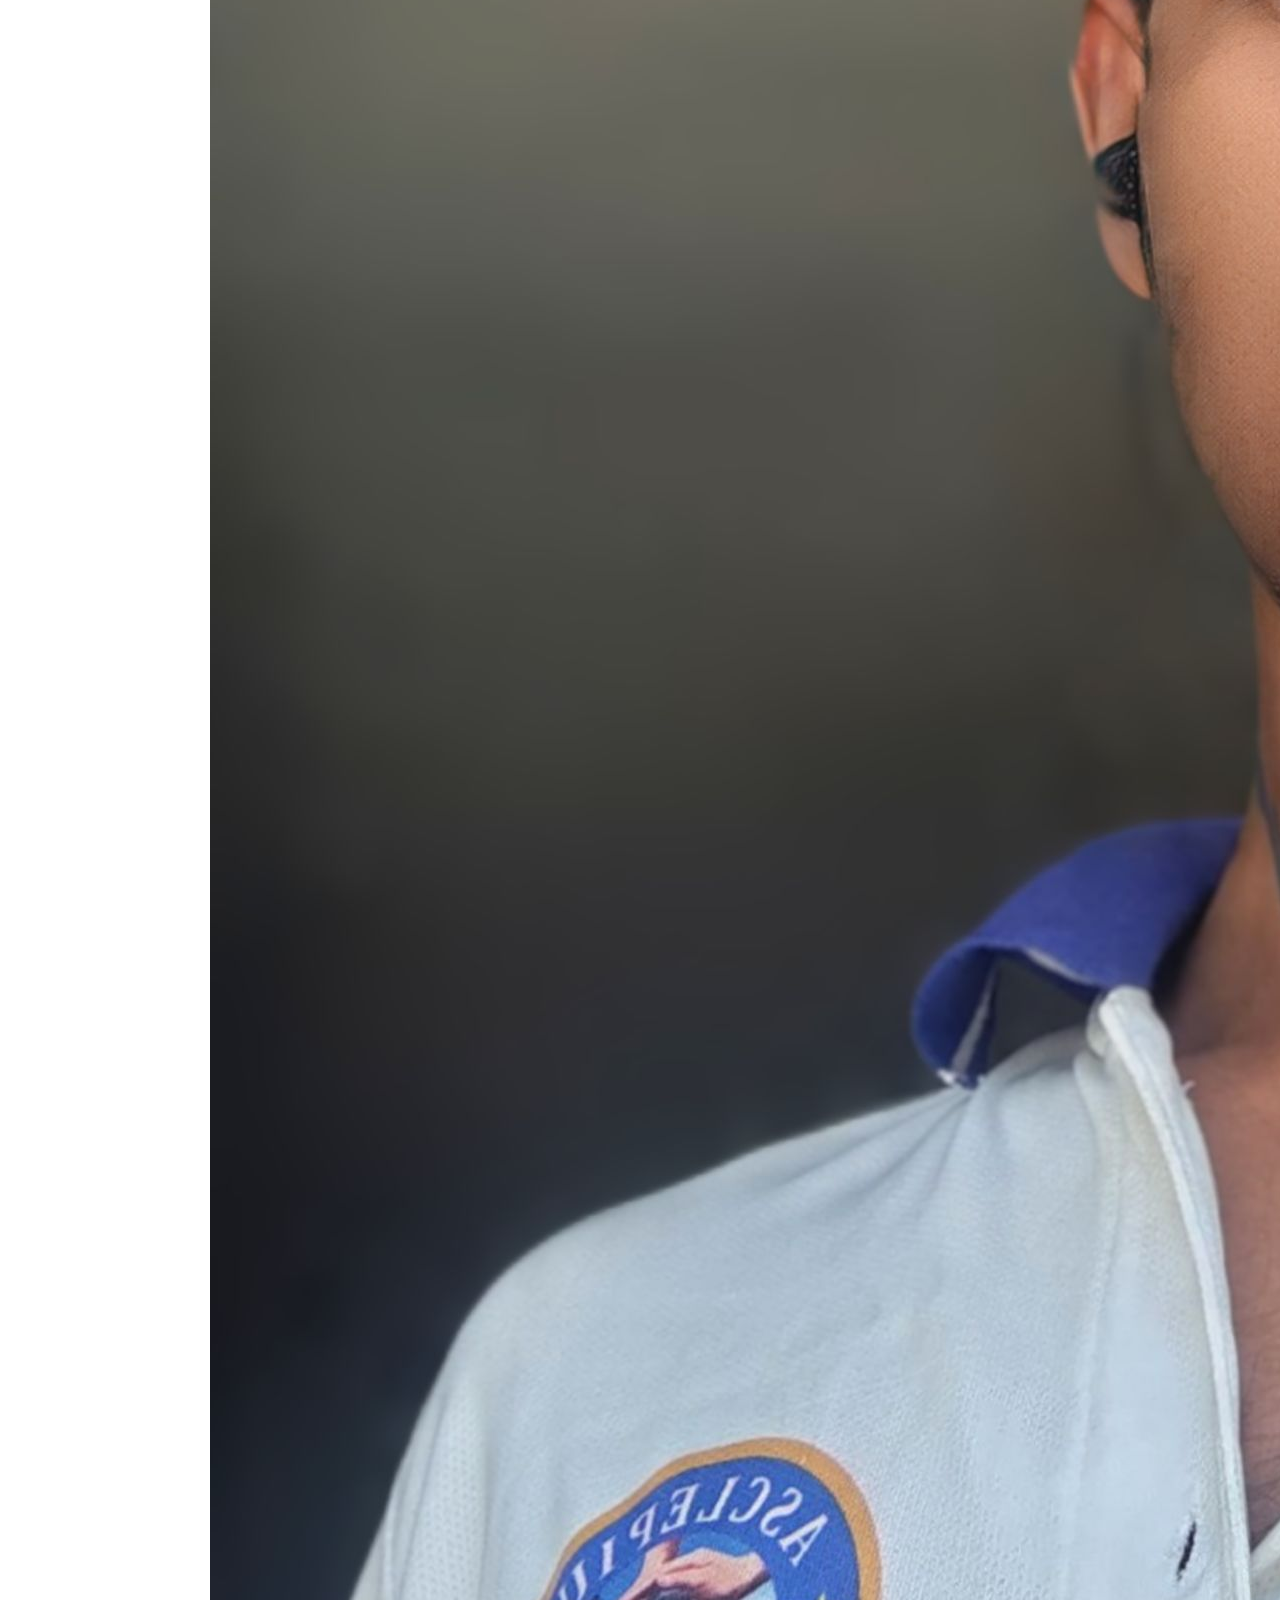
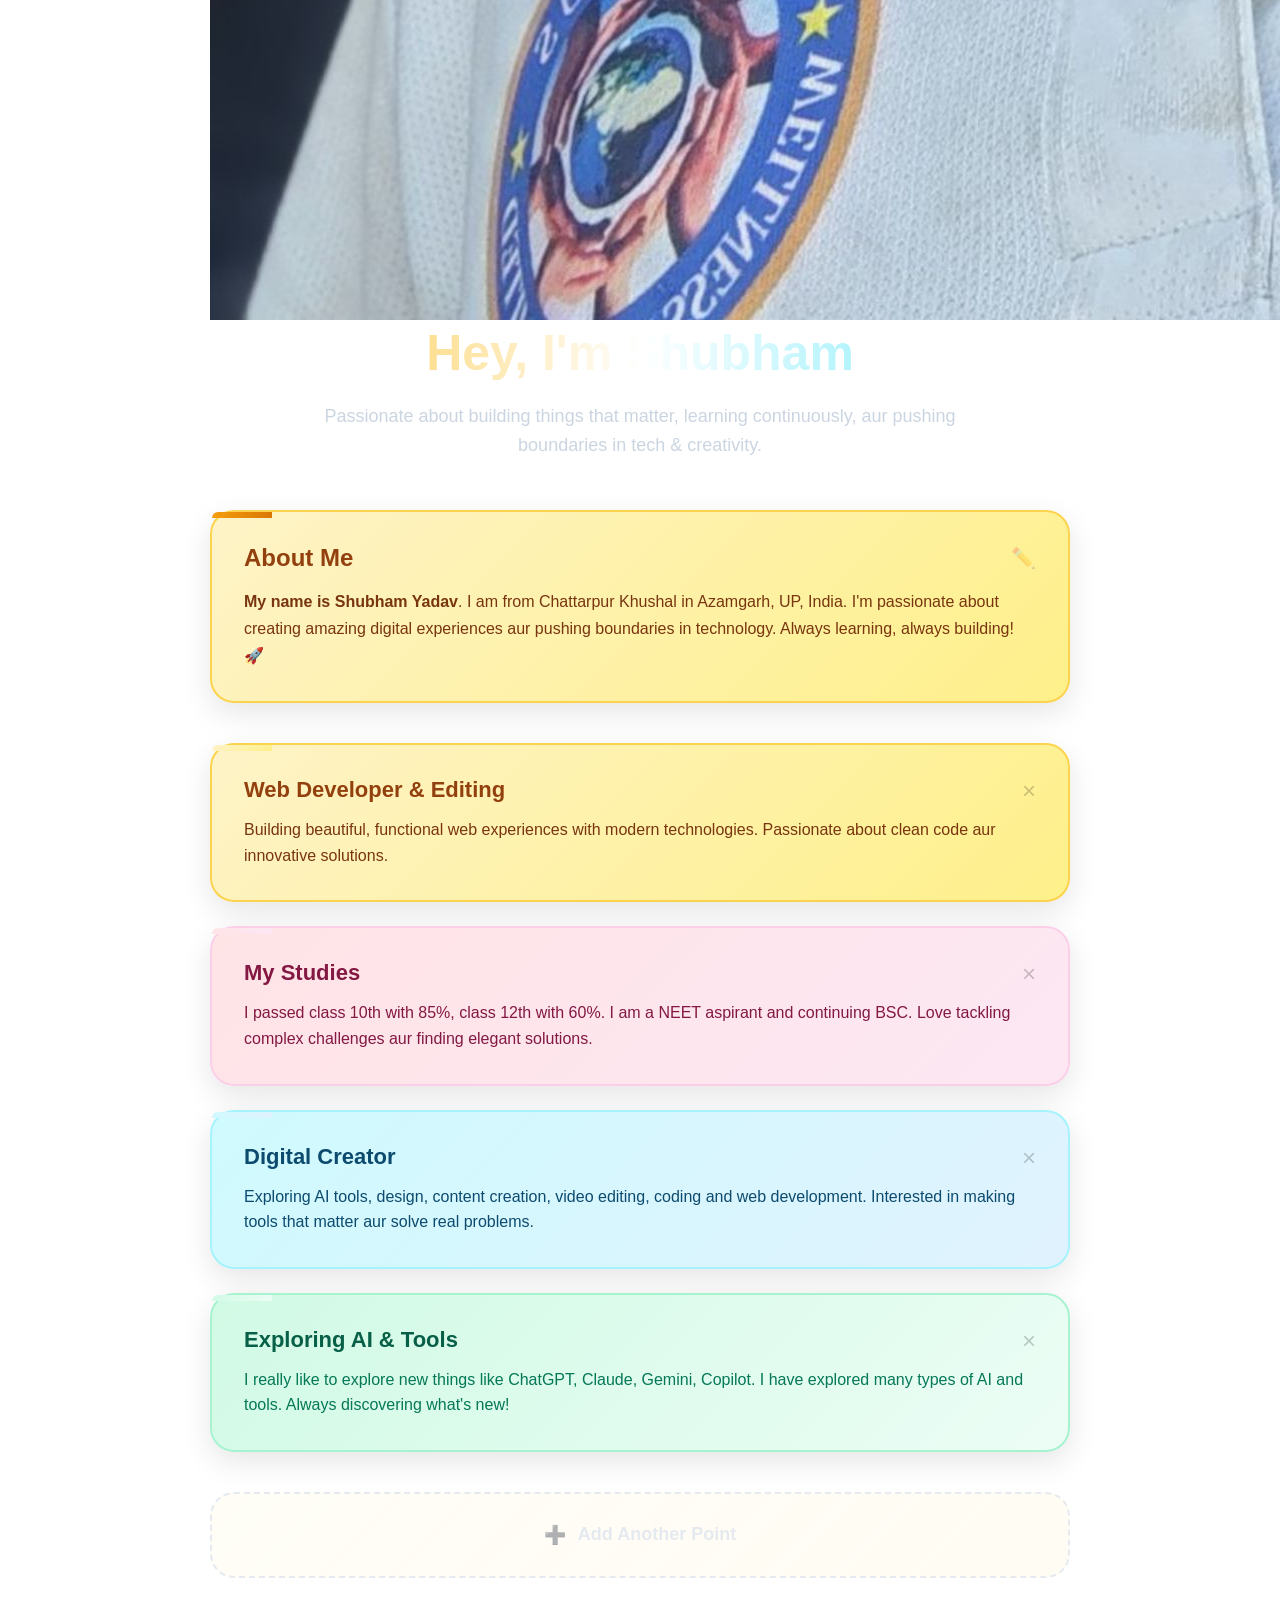
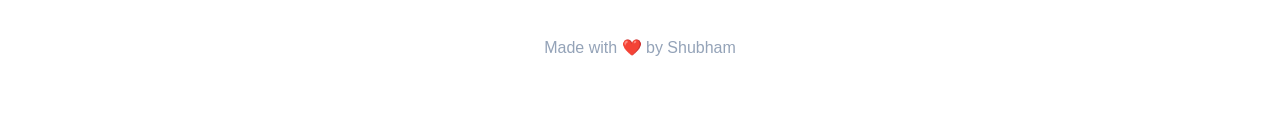
==== commit c3965ccb: "Update index.html" ====
--- a/index.html
+++ b/index.html
@@ -660,8 +660,7 @@
     <div class="container">
         <!-- Header -->
         <div class="header">
-            <img src="myphoto.jpg" alt="Shubham Photo" width="180"
-            style="border-radius:50%; border:4px solid #f59e0b; box-shadow:0 0 20px rgba(245,158,11,0.5);">
+            <img src="myphoto.jpg.jpeg" alt="Shubham Photo" class="profile-pic">
             <h1>Hey, I'm Shubham</h1>
             <p class="subtitle">Passionate about building things that matter, learning continuously, aur pushing boundaries in tech & creativity.</p>
         </div>
@@ -889,4 +888,4 @@
         renderPoints();
     </script>
 </body>
-</html>+</html>
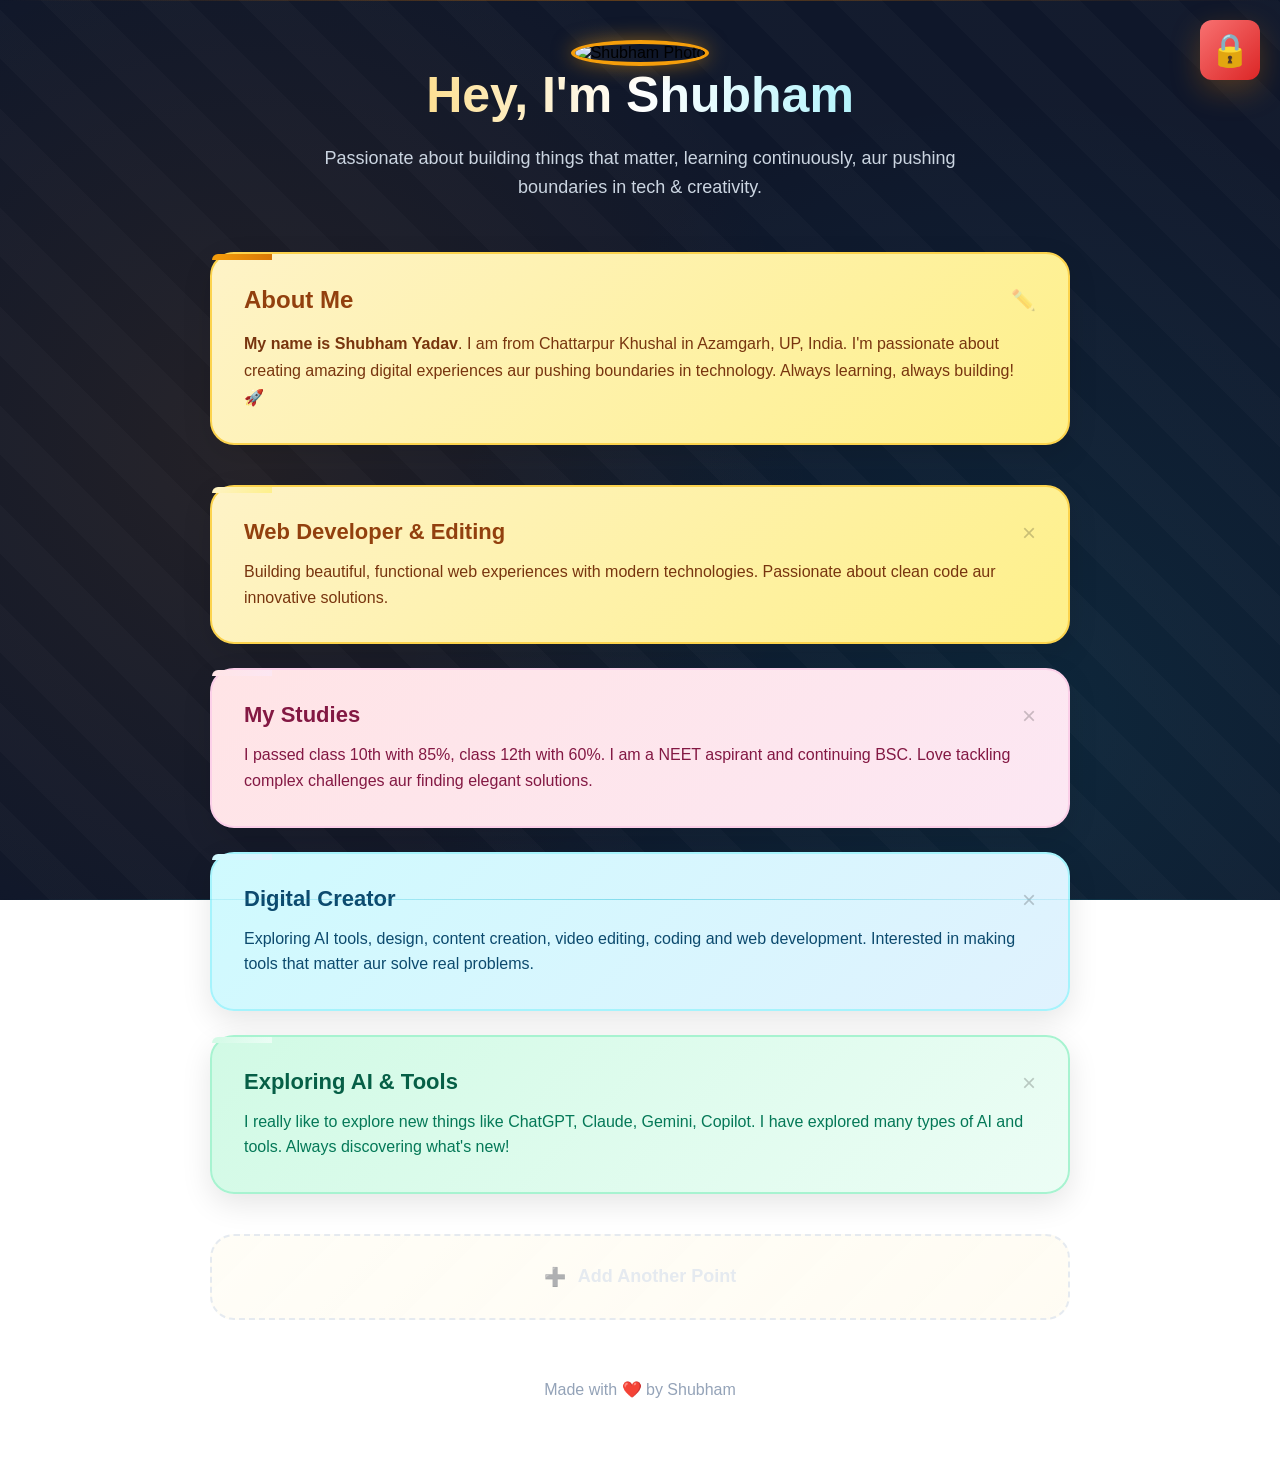
==== commit 394db0b3: "Update index.html" ====
--- a/index.html
+++ b/index.html
@@ -660,7 +660,8 @@
     <div class="container">
         <!-- Header -->
         <div class="header">
-            <img src="myphoto.jpg.jpeg" alt="Shubham Photo" class="profile-pic">
+            <img src="myphoto.jpg" alt="Shubham Photo" width="180"
+            style="border-radius:50%; border:4px solid #f59e0b; box-shadow:0 0 20px rgba(245,158,11,0.5);">
             <h1>Hey, I'm Shubham</h1>
             <p class="subtitle">Passionate about building things that matter, learning continuously, aur pushing boundaries in tech & creativity.</p>
         </div>
